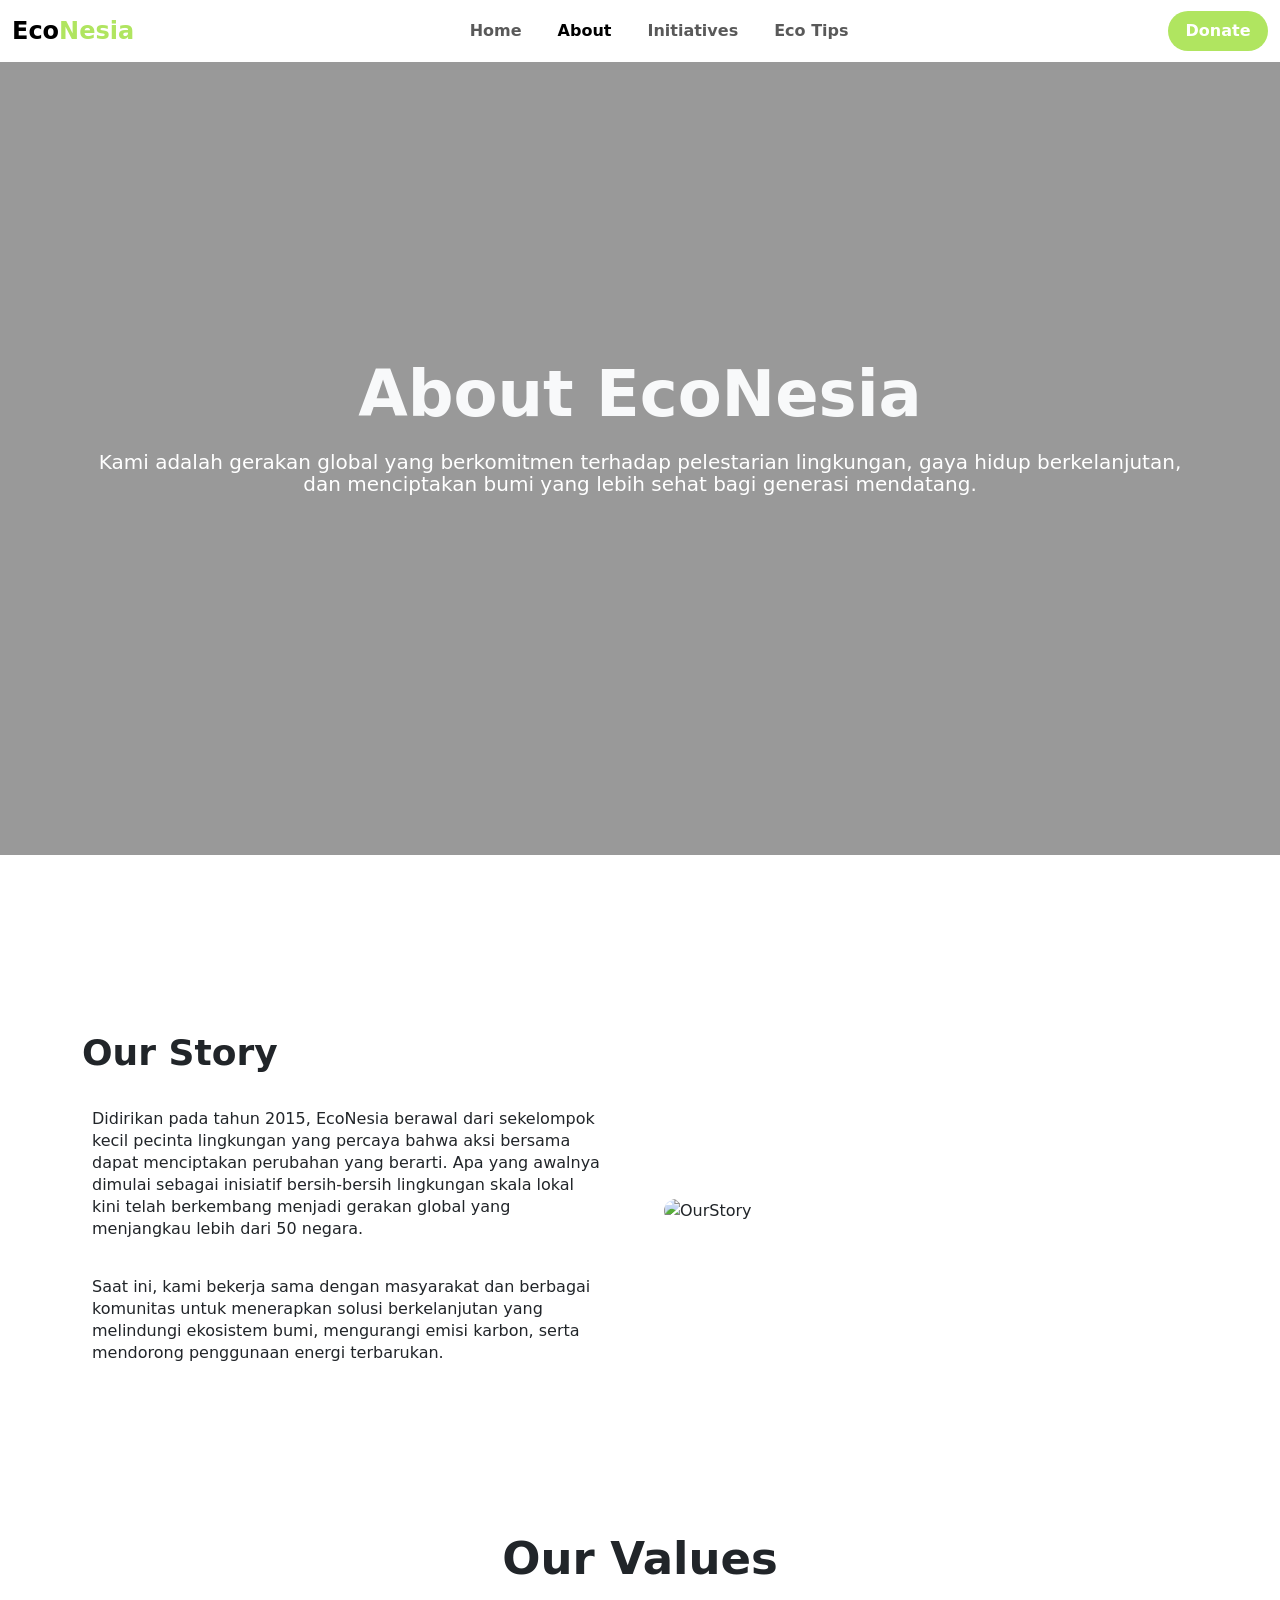
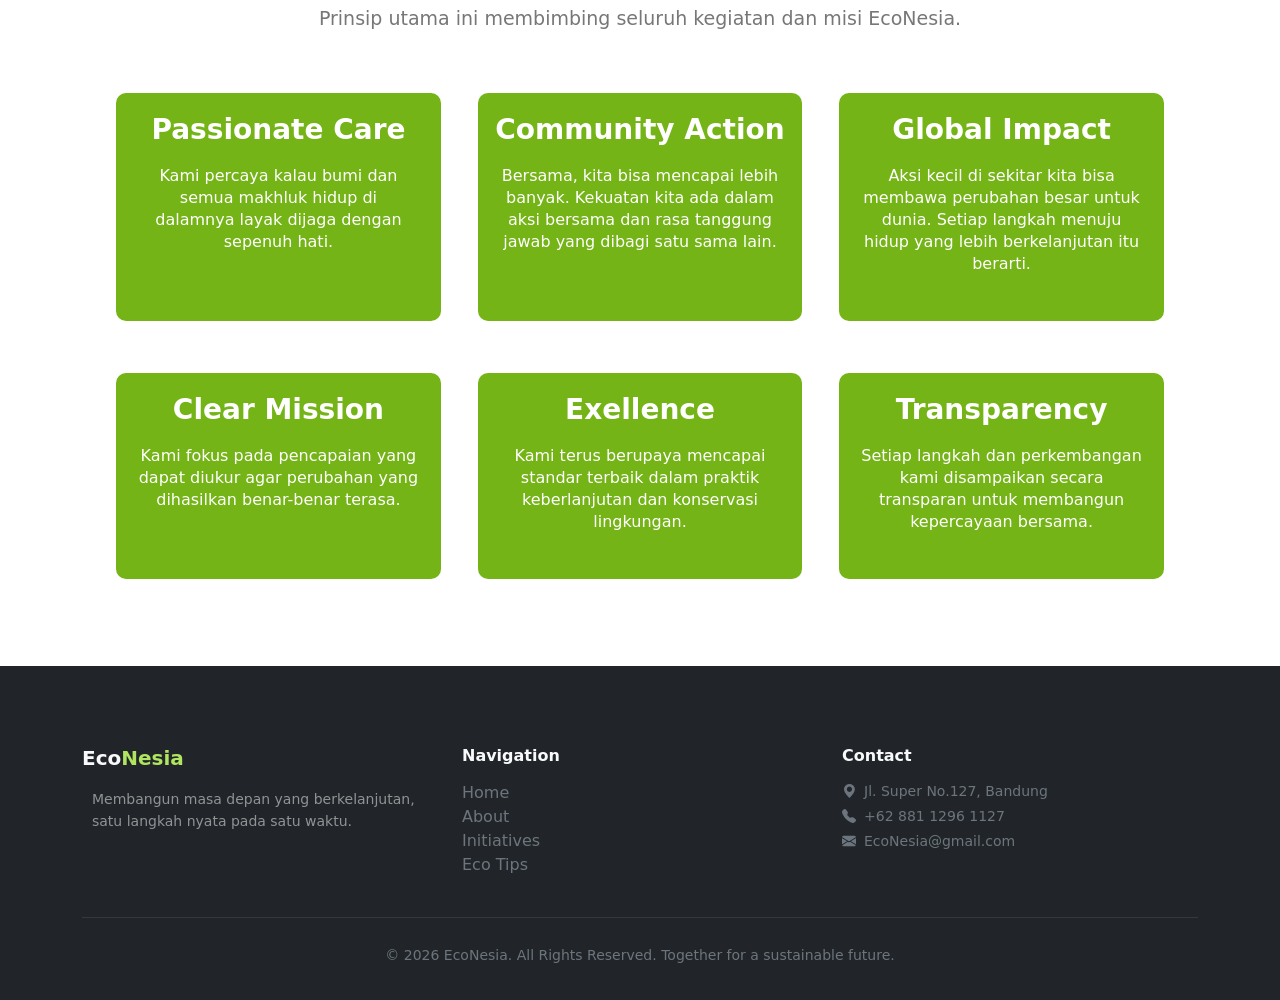
==== about.html @ 9668b224 "Add files via upload" ====
<!doctype html>
<html lang="en">
  <head>
    <meta charset="utf-8">
    <meta name="viewport" content="width=device-width, initial-scale=1">
    <title>EcoNesia</title>
    <link rel="stylesheet" href="https://cdn.jsdelivr.net/npm/bootstrap-icons@1.11.3/font/bootstrap-icons.min.css">
    <link href="https://cdn.jsdelivr.net/npm/bootstrap@5.3.8/dist/css/bootstrap.min.css" rel="stylesheet" integrity="sha384-sRIl4kxILFvY47J16cr9ZwB07vP4J8+LH7qKQnuqkuIAvNWLzeN8tE5YBujZqJLB" crossorigin="anonymous">
    <link href="style.css" rel="stylesheet">
  </head>
  <body>

    <!--Navbar-->
    <nav class="navbar navbar-expand-lg fixed-top">
        <div class="container-fluid">
            <a class="navbar-brand fw-bold" href="#">Eco<span style="color: rgb(176, 229, 96)">Nesia</span></a>
            <button class="navbar-toggler" type="button" data-bs-toggle="collapse" data-bs-target="#navbarSupportedContent" aria-controls="navbarSupportedContent" aria-expanded="false" aria-label="Toggle navigation">
                <span class="navbar-toggler-icon"></span>
            </button>
            <div class="collapse navbar-collapse fw-semibold" id="navbarSupportedContent">
                <ul class="navbar-nav m-auto mb-2 mb-lg-0">
                    <li class="nav-item">
                        <a class="nav-link" href="index.html">Home</a>
                    </li>
                    <li class="nav-item">
                        <a class="nav-link active" href="about.html">About</a>
                    </li>
                    <li class="nav-item">
                        <a class="nav-link" href="Initiatives.html">Initiatives</a>
                    </li>
                    <li class="nav-item">
                        <a class="nav-link" href="eco_tips.html">Eco Tips</a>
                    </li>
                </ul>
                <form class="d-flex">
                    <button class="btn0" type="submit">Donate</button>
                </form>
            </div>
        </div>
    </nav>

    <!--Banner-->
    <div class="container-fluid banner-about d-flex align-items-center">
        <div class="container">
            <h1 class="text-light fw-semibold display-3 mb-2 text-center">About EcoNesia</h1>
            <p class="desc text-center">Kami adalah gerakan global yang berkomitmen terhadap pelestarian lingkungan, gaya hidup berkelanjutan, dan menciptakan bumi yang lebih sehat bagi generasi mendatang.</p>
        </div>
    </div>

    <!--Our Story-->
    <section class="py-5">
        <div class="container py-4">
            <div class="row align-items-center g-5">
                <div class="col-12 col-md-6">
                    <h1 class="fw-bold mb-4 text-dark">Our Story</h1>
                    <p class="text-dark">Didirikan pada tahun 2015, EcoNesia berawal dari sekelompok kecil pecinta lingkungan yang percaya bahwa aksi bersama dapat menciptakan perubahan yang berarti. Apa yang awalnya dimulai sebagai inisiatif bersih-bersih lingkungan skala lokal kini telah berkembang menjadi gerakan global yang menjangkau lebih dari 50 negara.</p>
                    <p class="text-dark">Saat ini, kami bekerja sama dengan masyarakat dan berbagai komunitas untuk menerapkan solusi berkelanjutan yang melindungi ekosistem bumi, mengurangi emisi karbon, serta mendorong penggunaan energi terbarukan.</p>
                </div>
                <div class="our-story-img col-12 col-md-6">
                    <img src="https://environesia.co.id/uploads/blog/20250201103922-2025-02-01blog103916.jpg" 
                    alt="OurStory" 
                    class="img-fluid rounded-4 w-100 story-img">
                </div>
            </div>
        </div>
    </section>

    <!--our values-->
    <section class="section-padding">
        <h1 class="style-h1">Our Values</h1>
        <p class="style-p mb-3">Prinsip utama ini membimbing seluruh kegiatan dan misi EcoNesia.</p>
        <div class="row d-flex values">
            <div class="about-col">
                <h3 class="fw-bold">Passionate Care</h3>
                <p>Kami percaya kalau bumi dan semua makhluk hidup di dalamnya layak dijaga dengan sepenuh hati.</p>
            </div>
            <div class="about-col">
                <h3 class="fw-bold">Community Action</h3>
                <p>Bersama, kita bisa mencapai lebih banyak. Kekuatan kita ada dalam aksi bersama dan rasa 
                    tanggung jawab yang dibagi satu sama lain.</p>
            </div>
            <div class="about-col">
                <h3 class="fw-bold">Global Impact</h3>
                <p>Aksi kecil di sekitar kita bisa membawa perubahan besar untuk dunia. Setiap 
                    langkah menuju hidup yang lebih berkelanjutan itu berarti.</p>
            </div>
            <div class="about-col">
                <h3 class="fw-bold">Clear Mission</h3>
                <p>Kami fokus pada pencapaian yang dapat diukur agar perubahan yang dihasilkan benar-benar terasa.</p>
            </div>
            <div class="about-col">
                <h3 class="fw-bold">Exellence</h3>
                <p>Kami terus berupaya mencapai standar terbaik dalam praktik keberlanjutan dan konservasi lingkungan.</p>
            </div>
            <div class="about-col">
                <h3 class="fw-bold">Transparency</h3>
                <p>Setiap langkah dan perkembangan kami disampaikan secara transparan untuk membangun kepercayaan bersama.</p>
            </div>
        </div>
    </section>
    
    <!--footer-->
    <footer class="bg-dark text-light py-4">
        <div class="container">
            <div class="row text-center text-md-start">
                <div class="col-md-4 mb-md-0">
                    <h5 class="fw-bold">Eco<span style="color: rgb(176, 229, 96)">Nesia</span></h5>
                    <p class="text-white-50 small">Membangun masa depan yang berkelanjutan, satu langkah nyata pada satu waktu.</p>
                </div>
                <div class="col-md-4 mb-3 mb-md-0">
                    <h6 class="fw-bold mb-3">Navigation</h6>
                    <ul class="list-unstyled">
                        <li><a href="#" class="text-secondary text-decoration-none">Home</a></li>
                        <li><a href="#" class="text-secondary text-decoration-none">About</a></li>
                        <li><a href="#" class="text-secondary text-decoration-none">Initiatives</a></li>
                        <li><a href="#" class="text-secondary text-decoration-none">Eco Tips</a></li>
                    </ul>
                </div>
                <div class="col-md-4">
                    <h6 class="fw-bold mb-3">Contact</h6>
                    <ul class="list-unstyled text-secondary small">
                        <li class="mb-1"><i class="bi bi-geo-alt-fill me-2"></i>Jl. Super No.127, Bandung</li>
                        <li class="mb-1"><i class="bi bi-telephone-fill me-2"></i>+62 881 1296 1127</li>
                        <li><i class="bi bi-envelope-fill me-2"></i>EcoNesia@gmail.com</li>
                    </ul>
                </div>
            </div>
            <hr class="border-secondary mt-4 mb-3">
            <p class="text-center text-secondary small mb-0">
            &copy; 2026 EcoNesia. All Rights Reserved. Together for a sustainable future.
            </p>
        </div>
    </footer>


    <script src="https://cdn.jsdelivr.net/npm/bootstrap@5.3.8/dist/js/bootstrap.bundle.min.js" integrity="sha384-FKyoEForCGlyvwx9Hj09JcYn3nv7wiPVlz7YYwJrWVcXK/BmnVDxM+D2scQbITxI" crossorigin="anonymous"></script>

    <script>
        // Navbar shadow saat scroll
        window.addEventListener('scroll', function() {
        const navbar = document.querySelector('.navbar');
        if (window.scrollY > 50) {
            navbar.style.boxShadow = '0 2px 20px rgba(0,0,0,0.15)';
        } else {
            navbar.style.boxShadow = 'none';
        }
        });

        // Tombol Donate
        const donateBtn = document.querySelector('.btn0');
        if (donateBtn) {
        donateBtn.addEventListener('click', function(e) {
            e.preventDefault();
            alert('Terima kasih! Fitur donasi segera hadir 💚');
        });
        }
    </script>

  </body>
</html>
---- style.css ----
/*navbar*/
.navbar {
  background-color: white;
  padding: 8px 0;
}
.navbar-brand {
    font-size: 1.5rem;
    color: black;
}


.btn0 {
    height: 40px;
    width: 100px;
    outline: none;
    border: none;
    background: rgb(176, 229, 96);
    color: white;
    border-radius: 60px;
    font-weight: 700;
}

.nav-link {
    position: relative;
    margin: 0 10px;
}

.nav-link::after {
    content: '';
    position: absolute;
    bottom: -2px;
    left: 5px;
    width: 0;
    height: 2px;
    background-color: rgb(176, 229, 96);
    transition: width .4s;
}

.nav-link:hover::after {
    width: 80%;
}

/*banner*/
.banner{
    height: 95vh;
    background: linear-gradient(rgba(0,0,0,0.4),rgba(0,0,0,0.4)),url("https://suaraaisyiyah.id/wp-content/uploads/2020/07/c9b008cc031361b7a4a35f5a06491633c272bf57.jpg");
    background-size: cover;
    background-position: center;
    padding-top: 22px;
}

.desc {
  font-size: 20px;
  color: white;
}

.btn {
  height: 50px;
  background: rgb(118, 182, 22);
  color: white;
  text-decoration: none;
  border-radius: 60px;
  font-weight: 500;
  font-size: 20px;
  line-height: 32px;
  width: 190px;
}

.btn:hover {
  background: rgb(176, 229, 96);
  color: white;
}

/*about*/
.section-padding {
  width: 80%;
  margin: auto;
  text-align: center;
  padding-top: 70px;
}

h1 {
  font-size: 36px;
  font-weight: 600;
}

.style-h1 {
  font-size: 45px;
  font-weight: 600;
  
}

p {
  color: #fff;
  font-size: 16px;
  line-height: 22px;
  padding: 10px;
}

.style-p{
  color: #777;
  font-size: 19px;
  line-height: 22px;
  padding: 10px 85px;
  line-height: 28px;
}

.row {
  margin-top: 5%;
  justify-content: space-between;
}

.about-col {
  flex-basis: 31%;
  background: #74b416;
  border-radius: 10px;
  margin-bottom: 5%;
  padding: 20px 12px;
  box-sizing: border-box;
}

.about-col:hover {
  box-shadow: 0 12px 40px rgba(0, 0, 0, 0.13);
}

h3 {
  color: white;
}

/* initiatives */
.card {
  border: none;
  border-radius: 20px;
  overflow: hidden;
  box-shadow: 0 4px 24px rgba(0, 0, 0, 0.07);
}

.card:hover {
  box-shadow: 0 12px 40px rgba(0, 0, 0, 0.13);
}

.card-img-wrap {
  position: relative;
  height: 220px;
  overflow: hidden;
}

.card-img-wrap img {
  width: 100%;
  height: 100%;
  object-fit: cover;
  transition: transform 0.5s ease;
}

.card:hover .card-img-wrap img {
  transform: scale(1.05);
}

.card-title {
  font-size: 1.4rem;
  color: #1a2e1e;
}

.card-text {
  color: #777;
  font-size: 0.95rem;
  padding: 0;
}

.section-padding .container .row {
  margin-top: -50px;
}

/*Impact*/
.impact {
  background-color: #74b416;
}

.impact-row {
  margin-top: 0;
  justify-content: center;
}

.impact-number {
  font-size: 56px;
  font-weight: 600;
}

.impact-label {
  font-size: 18px;
  padding: 2px;
}

/*Subscribe*/
.subscribe-p {
  font-size: 14px;
  padding: 0;
}

/*Our Story*/
.story-img {
  height: 420px;
  object-fit: cover;
}

/*Banner about*/
.banner-about{
    height: 95vh;
    background: linear-gradient(rgba(0,0,0,0.4),rgba(0,0,0,0.4)),url("https://cdn.pixabay.com/photo/2018/05/17/22/46/forest-3409907_960_720.jpg");
    background-size: cover;
    background-position: center;
    padding-top: 22px;
}

.values {
  margin-bottom: 35px;
}

/*Banner initiatives*/
.banner-initiatives{
    height: 95vh;
    background: linear-gradient(rgba(0,0,0,0.4),rgba(0,0,0,0.4)),url("https://static.wixstatic.com/media/22267a_9c641ba91e144b13810fffe012701a5e~mv2.jpg/v1/fill/w_980,h_593,al_c,q_85,usm_0.66_1.00_0.01,enc_avif,quality_auto/22267a_9c641ba91e144b13810fffe012701a5e~mv2.jpg");
    background-size: cover;
    background-position: center;
    padding-top: 22px;
}

/*Initiatives 2*/
.initiatives-icon-wrap {
  width: 60px;
  height: 60px;
  background-color: #e8f5e2;
  border-radius: 50%;
  display: flex;
  align-items: center;
  justify-content: center;
}

.initiatives-icon-wrap i {
  font-size: 1.6rem;
  color: rgb(76, 175, 80);
}

.initiatives-title {
  font-size: 2.2rem;
  font-weight: 700;
  color: #1a2e1e;
  margin-bottom: 12px;
}

.initiatives-desc {
  color: #5a7a60;
  font-size: 1rem;
  line-height: 1.6;
  margin-bottom: 20px;
}

.initiatives-list {
  list-style: none;
  padding: 0;
  margin: 0;
}

.initiatives-list li{
  color: #5a7a60;
  font-size: 0.95rem;
  padding: 4px 0px 4px 12px;
  position: relative;
  line-height: 1.5;
}

.initiatives-list li:before {
  content: '';
  position: absolute;
  left: 4px;
  color: rgb(76, 175, 80);
  font-weight: 700;
}

.initiatives-divider {
  border: none;
  border-top: 1px solid #e5eee5;
}

.initiatives-img img:hover {
  box-shadow: 0 12px 40px rgba(0, 0, 0, 0.13);
}

/*Banner eco-tips*/
.banner-eco{
    height: 95vh;
    background: linear-gradient(rgba(0,0,0,0.4),rgba(0,0,0,0.4)),url("https://i0.wp.com/yaleclimateconnections.org/wp-content/uploads/2021/03/0321_tree_canopy_1600.jpg?fit=1200%2C675&ssl=1");
    background-size: cover;
    background-position: center;
    padding-top: 22px;
}

.subscribe {
  margin-bottom: 50px;
}

/*eco tips*/
.eco-card-img {
  width: 100%;
  height: 200px;
  object-fit: cover;
}

.eco-card:hover {
  box-shadow: 0 12px 40px rgba(0, 0, 0, 0.13);
}


.eco-tag {
  color: #74b416;
  letter-spacing: 0.05em;
  padding: 0;
}

.start-eco-section {
  min-height: 400px;
  background-color: #74b416;
}

.btn-download {
  background: white;
  color: #1a7a3a;
  border: none;
  border-radius: 60px;
  padding: 12px 32px;
  font-weight: 600;
  font-size: 1rem;
}

.btn-download:hover {
  background: #f0f0f0;
}

.btn-share {
  background: transparent;
  color: white;
  border: 2px solid white;
  border-radius: 60px;
  padding: 12px 32px;
  font-weight: 600;
  font-size: 1rem;
}

.btn-share:hover {
  background: rgba(255,255,255,0.15);
}

.eco-card-title {
  min-height: 72px;
}

.our-story-img img:hover {
  box-shadow: 0 12px 40px rgba(0, 0, 0, 0.13);
}
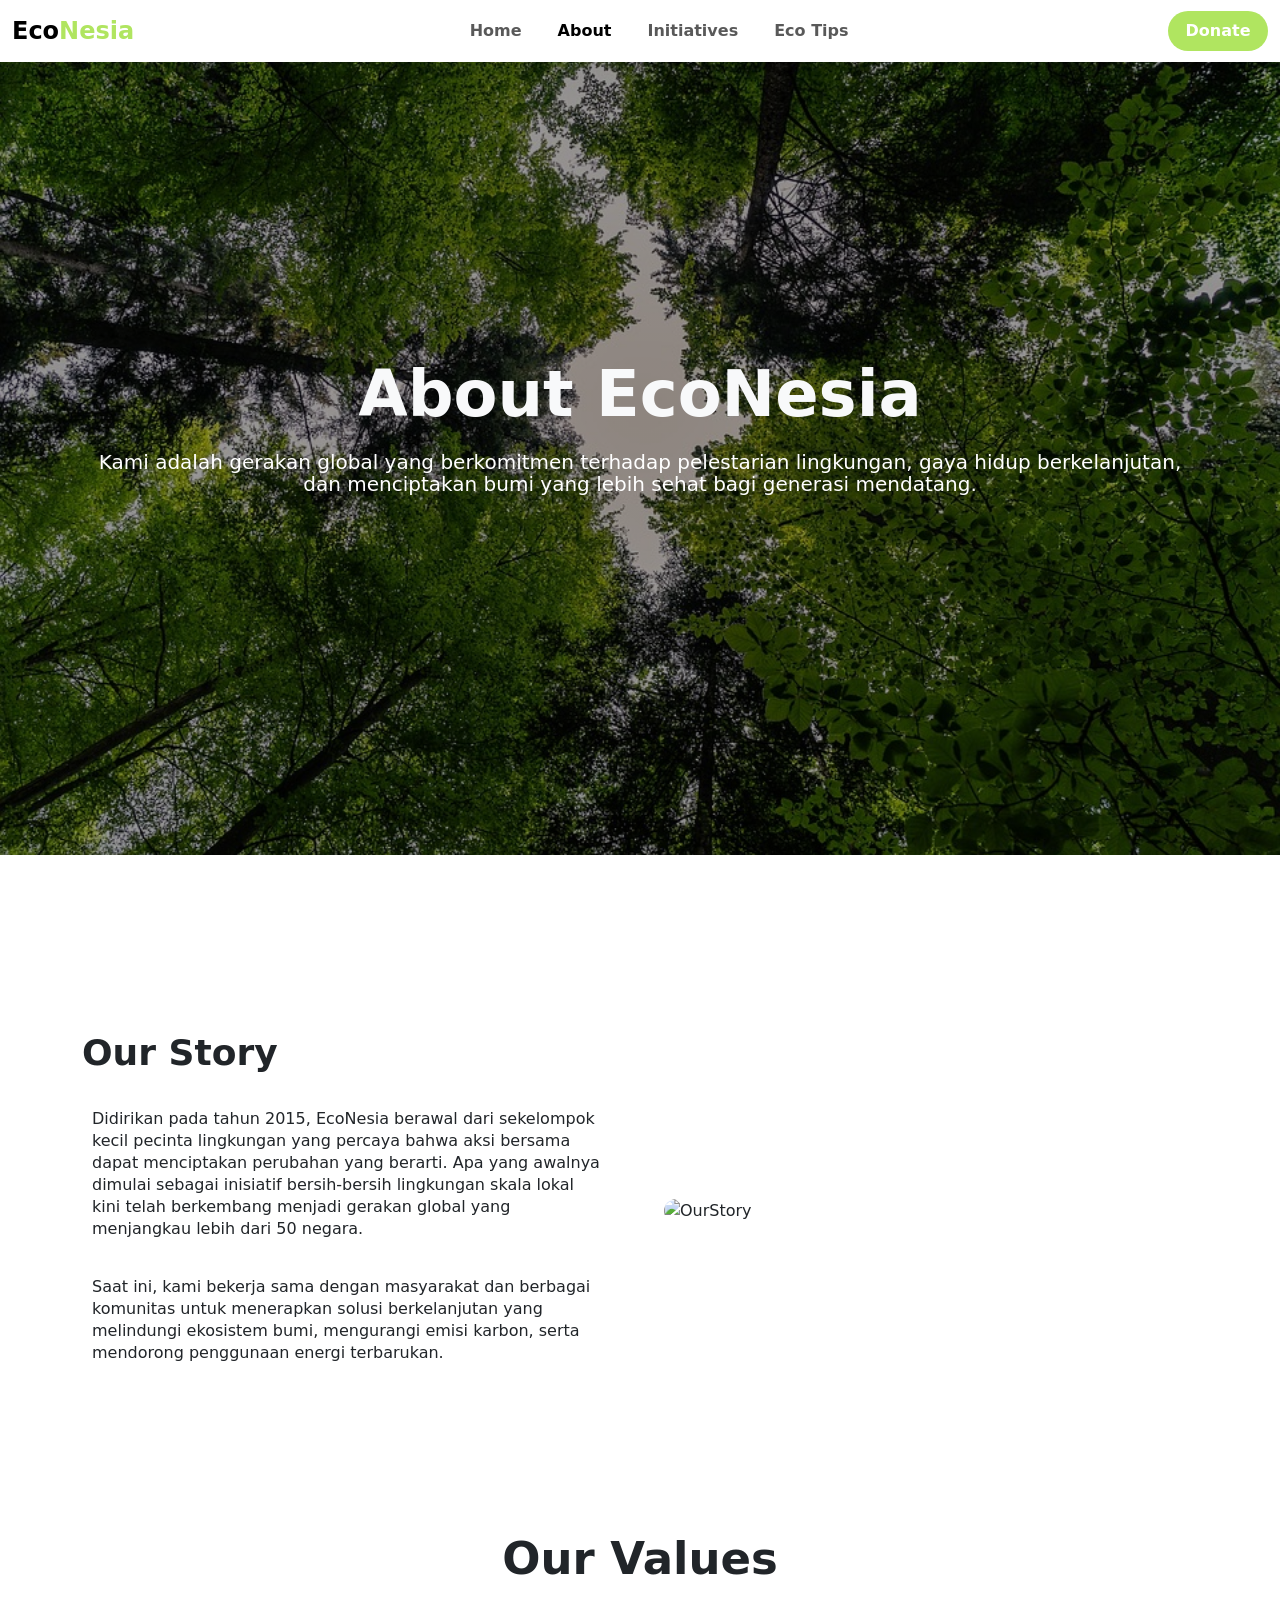
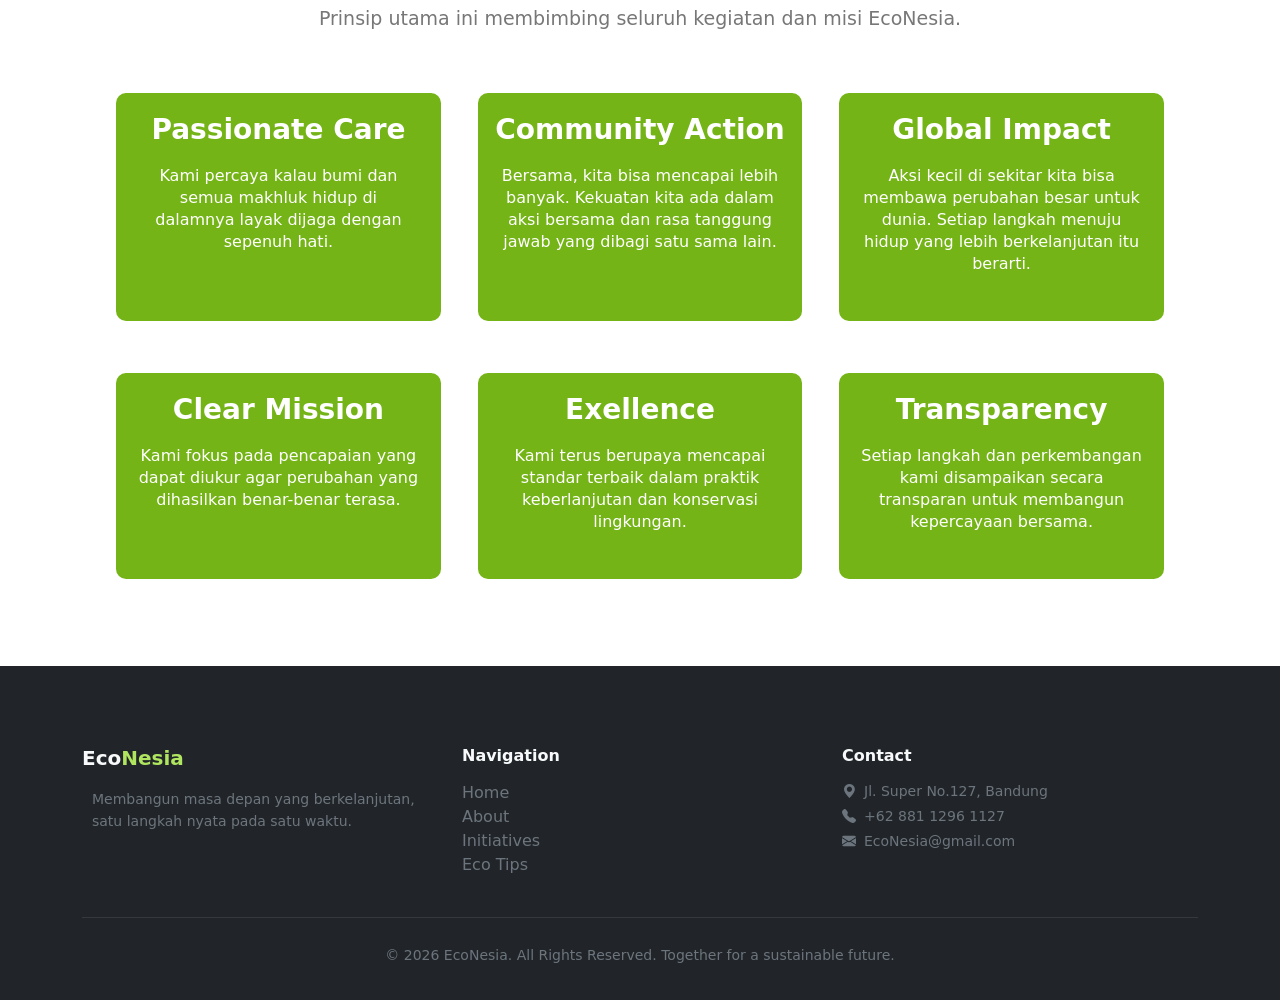
==== commit 32e88299: "Update about.html" ====
--- a/about.html
+++ b/about.html
@@ -105,7 +105,7 @@
             <div class="row text-center text-md-start">
                 <div class="col-md-4 mb-md-0">
                     <h5 class="fw-bold">Eco<span style="color: rgb(176, 229, 96)">Nesia</span></h5>
-                    <p class="text-white-50 small">Membangun masa depan yang berkelanjutan, satu langkah nyata pada satu waktu.</p>
+                    <p class="text-secondary small">Membangun masa depan yang berkelanjutan, satu langkah nyata pada satu waktu.</p>
                 </div>
                 <div class="col-md-4 mb-3 mb-md-0">
                     <h6 class="fw-bold mb-3">Navigation</h6>
@@ -157,4 +157,4 @@
     </script>
 
   </body>
-</html>+</html>
--- a/style.css
+++ b/style.css
@@ -206,7 +206,7 @@
 /*Banner about*/
 .banner-about{
     height: 95vh;
-    background: linear-gradient(rgba(0,0,0,0.4),rgba(0,0,0,0.4)),url("https://cdn.pixabay.com/photo/2018/05/17/22/46/forest-3409907_960_720.jpg");
+    background: linear-gradient(rgba(0,0,0,0.4),rgba(0,0,0,0.4)),url("banner-about.jpg");
     background-size: cover;
     background-position: center;
     padding-top: 22px;
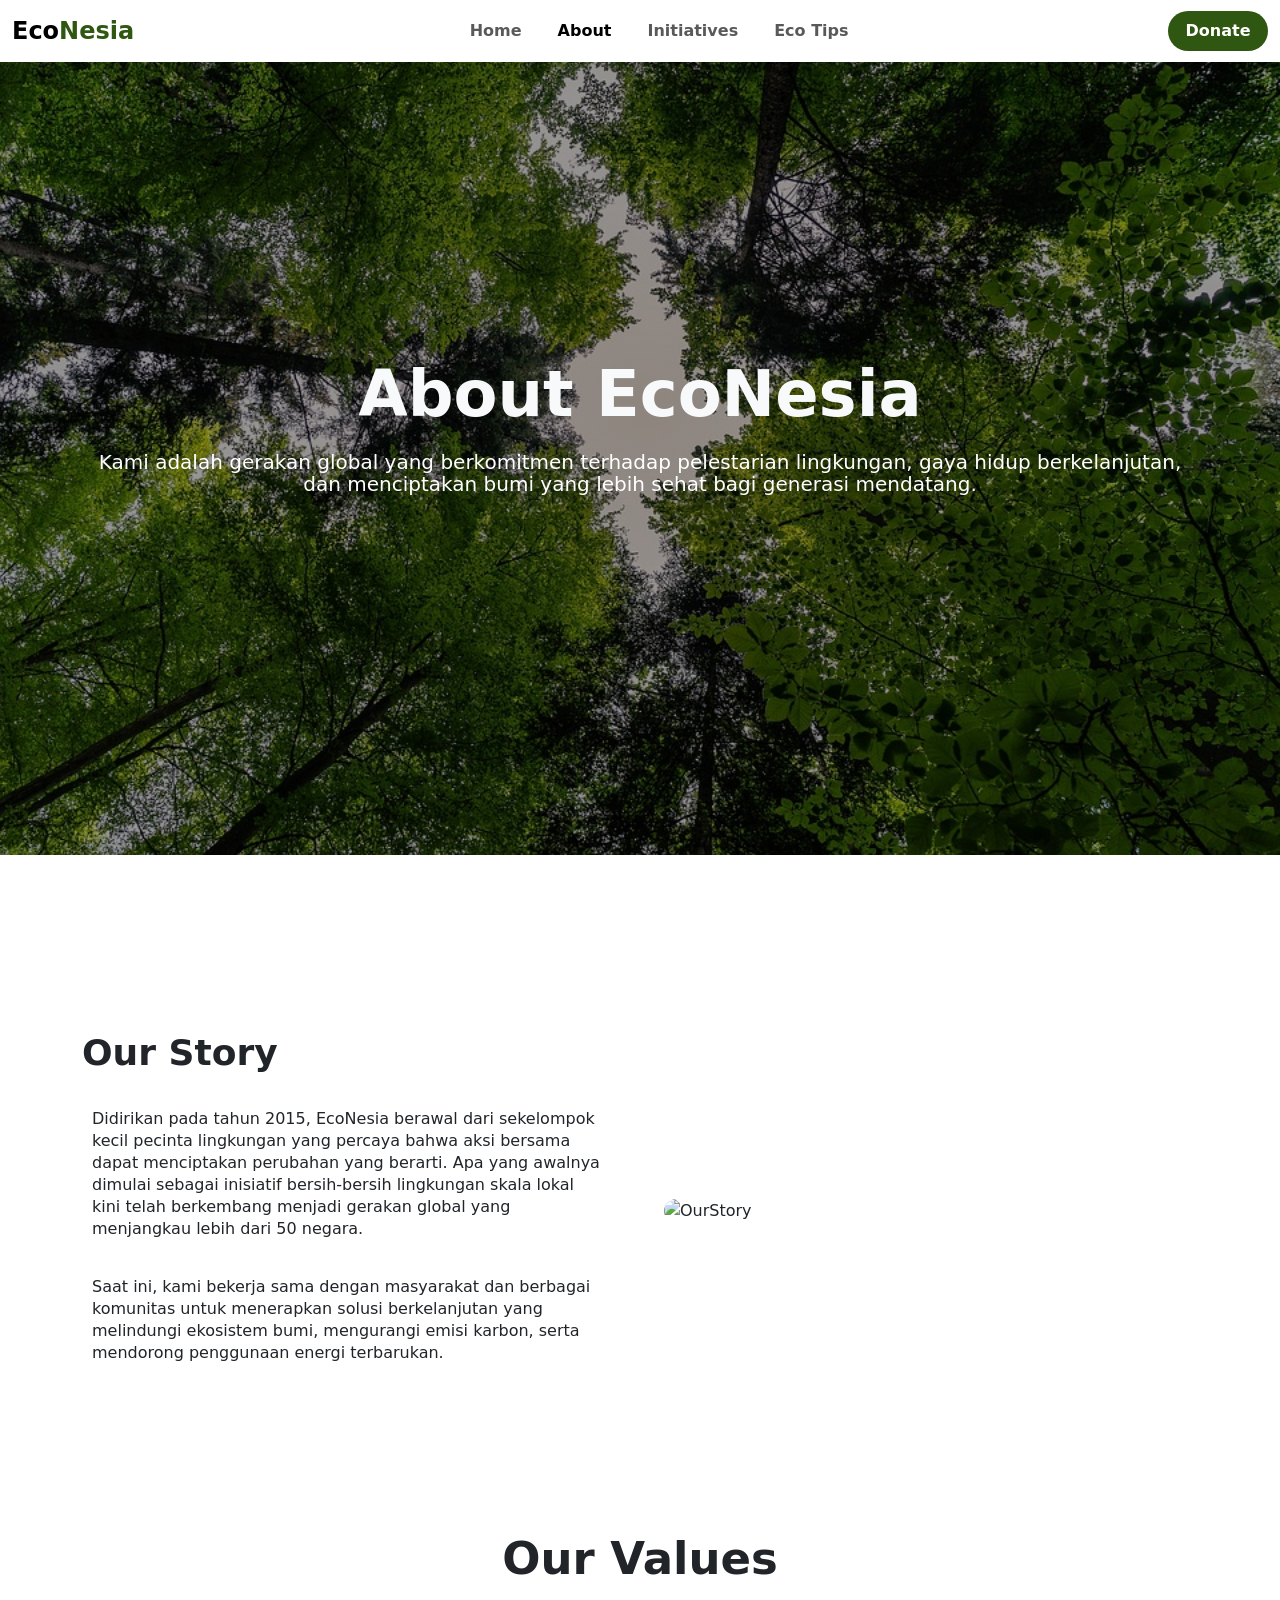
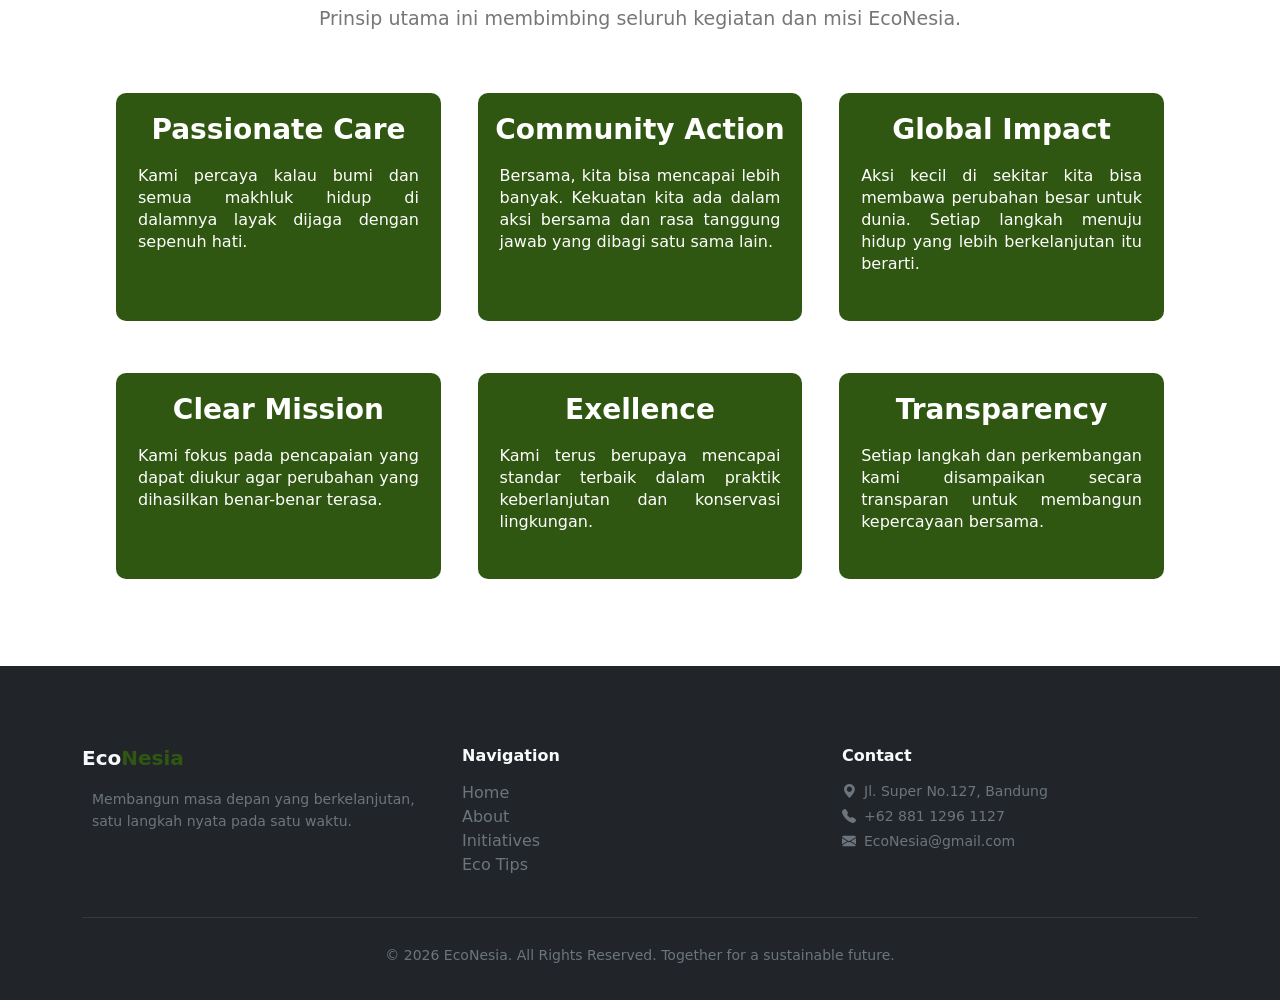
==== commit e0f13ad4: "Update about.html" ====
--- a/about.html
+++ b/about.html
@@ -13,7 +13,7 @@
     <!--Navbar-->
     <nav class="navbar navbar-expand-lg fixed-top">
         <div class="container-fluid">
-            <a class="navbar-brand fw-bold" href="#">Eco<span style="color: rgb(176, 229, 96)">Nesia</span></a>
+            <a class="navbar-brand fw-bold" href="#">Eco<span style="color: #305711">Nesia</span></a>
             <button class="navbar-toggler" type="button" data-bs-toggle="collapse" data-bs-target="#navbarSupportedContent" aria-controls="navbarSupportedContent" aria-expanded="false" aria-label="Toggle navigation">
                 <span class="navbar-toggler-icon"></span>
             </button>
@@ -72,29 +72,29 @@
         <div class="row d-flex values">
             <div class="about-col">
                 <h3 class="fw-bold">Passionate Care</h3>
-                <p>Kami percaya kalau bumi dan semua makhluk hidup di dalamnya layak dijaga dengan sepenuh hati.</p>
+                <p style="text-align: justify;">Kami percaya kalau bumi dan semua makhluk hidup di dalamnya layak dijaga dengan sepenuh hati.</p>
             </div>
             <div class="about-col">
                 <h3 class="fw-bold">Community Action</h3>
-                <p>Bersama, kita bisa mencapai lebih banyak. Kekuatan kita ada dalam aksi bersama dan rasa 
+                <p style="text-align: justify;">Bersama, kita bisa mencapai lebih banyak. Kekuatan kita ada dalam aksi bersama dan rasa 
                     tanggung jawab yang dibagi satu sama lain.</p>
             </div>
             <div class="about-col">
                 <h3 class="fw-bold">Global Impact</h3>
-                <p>Aksi kecil di sekitar kita bisa membawa perubahan besar untuk dunia. Setiap 
+                <p style="text-align: justify;">Aksi kecil di sekitar kita bisa membawa perubahan besar untuk dunia. Setiap 
                     langkah menuju hidup yang lebih berkelanjutan itu berarti.</p>
             </div>
             <div class="about-col">
                 <h3 class="fw-bold">Clear Mission</h3>
-                <p>Kami fokus pada pencapaian yang dapat diukur agar perubahan yang dihasilkan benar-benar terasa.</p>
+                <p style="text-align: justify;">Kami fokus pada pencapaian yang dapat diukur agar perubahan yang dihasilkan benar-benar terasa.</p>
             </div>
             <div class="about-col">
                 <h3 class="fw-bold">Exellence</h3>
-                <p>Kami terus berupaya mencapai standar terbaik dalam praktik keberlanjutan dan konservasi lingkungan.</p>
+                <p style="text-align: justify;">Kami terus berupaya mencapai standar terbaik dalam praktik keberlanjutan dan konservasi lingkungan.</p>
             </div>
             <div class="about-col">
                 <h3 class="fw-bold">Transparency</h3>
-                <p>Setiap langkah dan perkembangan kami disampaikan secara transparan untuk membangun kepercayaan bersama.</p>
+                <p style="text-align: justify;">Setiap langkah dan perkembangan kami disampaikan secara transparan untuk membangun kepercayaan bersama.</p>
             </div>
         </div>
     </section>
@@ -104,7 +104,7 @@
         <div class="container">
             <div class="row text-center text-md-start">
                 <div class="col-md-4 mb-md-0">
-                    <h5 class="fw-bold">Eco<span style="color: rgb(176, 229, 96)">Nesia</span></h5>
+                    <h5 class="fw-bold">Eco<span style="color: #305711">Nesia</span></h5>
                     <p class="text-secondary small">Membangun masa depan yang berkelanjutan, satu langkah nyata pada satu waktu.</p>
                 </div>
                 <div class="col-md-4 mb-3 mb-md-0">
--- a/style.css
+++ b/style.css
@@ -14,7 +14,7 @@
     width: 100px;
     outline: none;
     border: none;
-    background: rgb(176, 229, 96);
+    background: #305711;
     color: white;
     border-radius: 60px;
     font-weight: 700;
@@ -56,7 +56,7 @@
 
 .btn {
   height: 50px;
-  background: rgb(118, 182, 22);
+  background: #305711;
   color: white;
   text-decoration: none;
   border-radius: 60px;
@@ -112,7 +112,7 @@
 
 .about-col {
   flex-basis: 31%;
-  background: #74b416;
+  background: #305711;
   border-radius: 10px;
   margin-bottom: 5%;
   padding: 20px 12px;
@@ -173,7 +173,7 @@
 
 /*Impact*/
 .impact {
-  background-color: #74b416;
+  background-color: #305711;
 }
 
 .impact-row {
@@ -312,19 +312,23 @@
 
 
 .eco-tag {
-  color: #74b416;
+  color: #305711;
   letter-spacing: 0.05em;
   padding: 0;
 }
 
+.eco-card .small {
+  padding: 5px 0px;
+}
+
 .start-eco-section {
   min-height: 400px;
-  background-color: #74b416;
+  background-color: #305711;
 }
 
 .btn-download {
   background: white;
-  color: #1a7a3a;
+  color: #305711;
   border: none;
   border-radius: 60px;
   padding: 12px 32px;
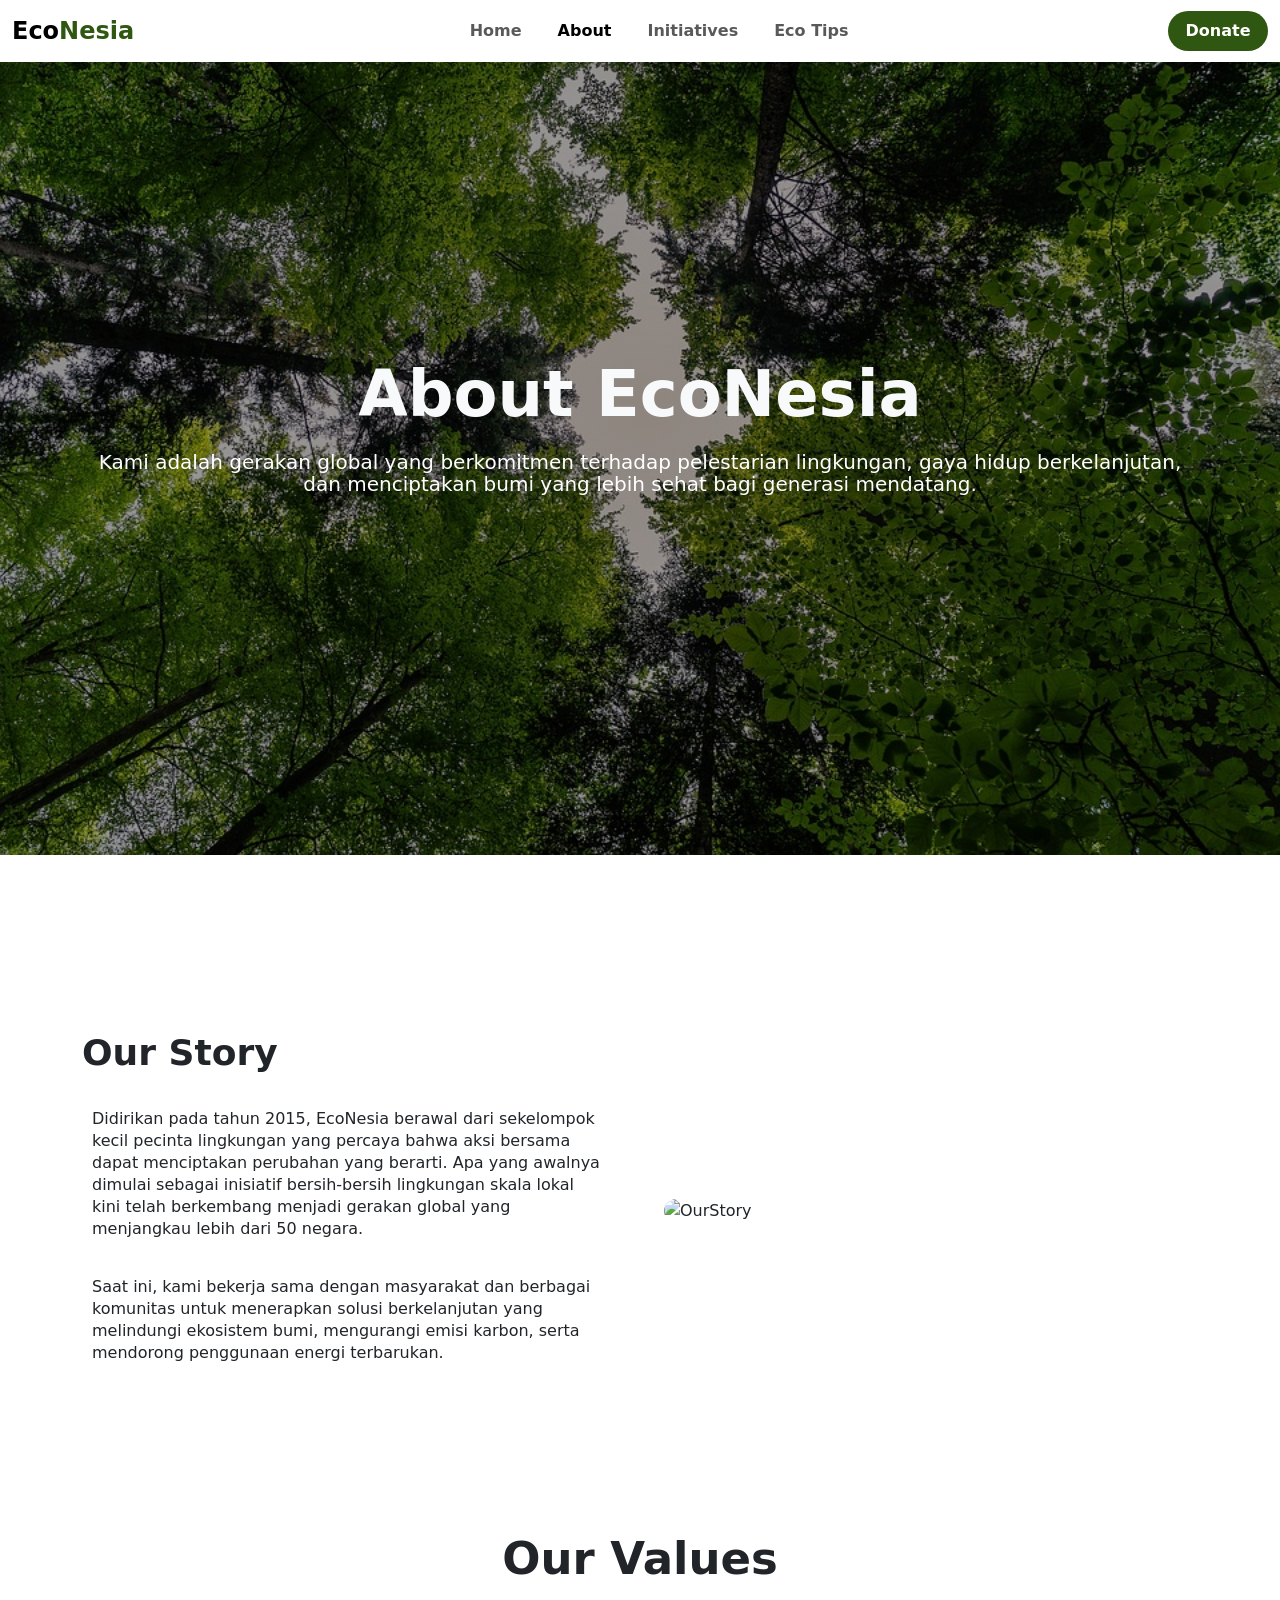
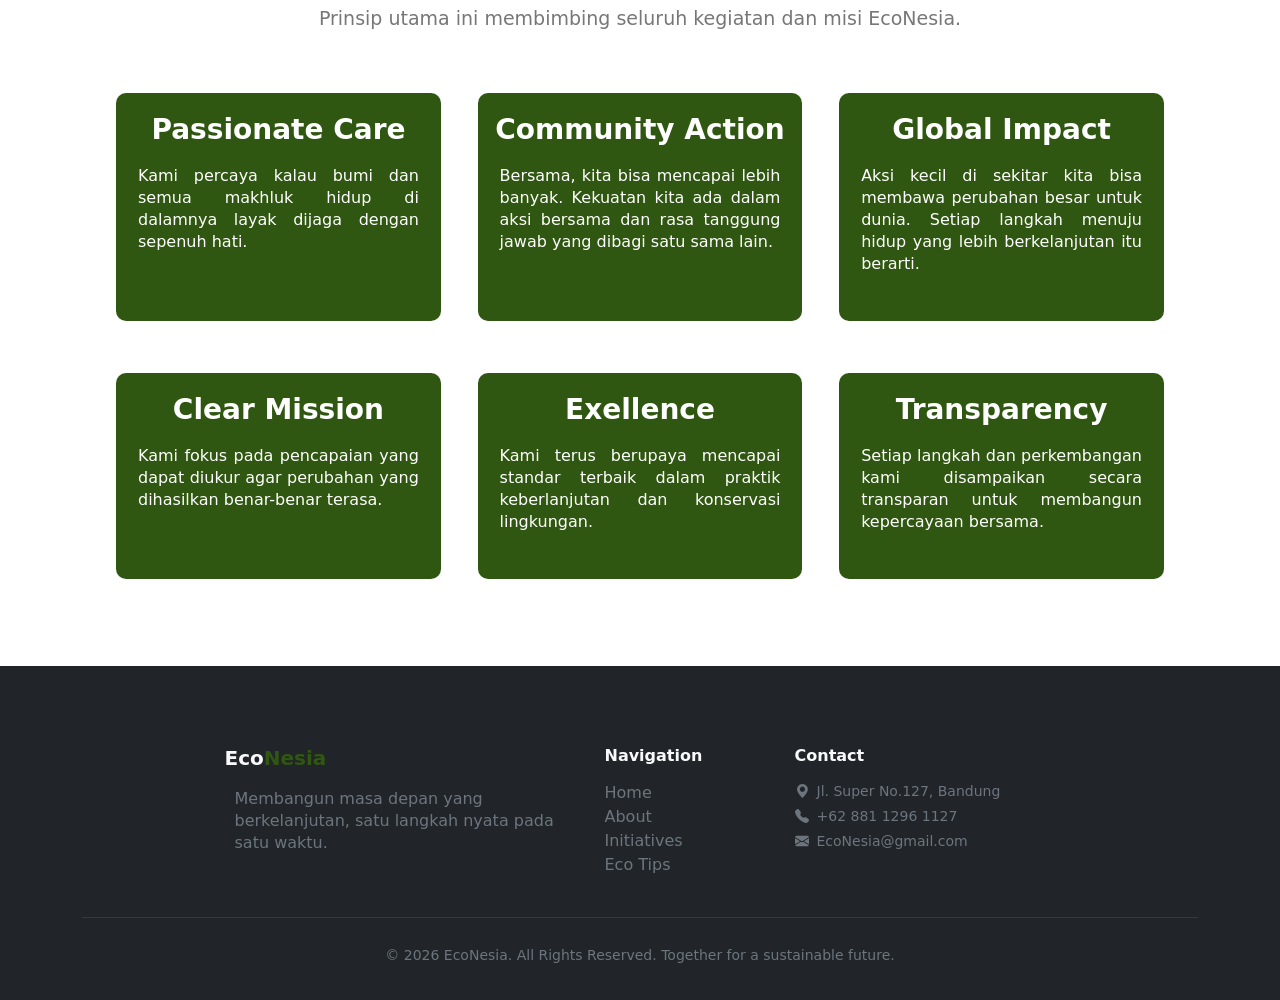
==== commit 31304b01: "Update about.html" ====
--- a/about.html
+++ b/about.html
@@ -102,21 +102,21 @@
     <!--footer-->
     <footer class="bg-dark text-light py-4">
         <div class="container">
-            <div class="row text-center text-md-start">
+            <div class="row text-center text-md-start justify-content-center">
                 <div class="col-md-4 mb-md-0">
                     <h5 class="fw-bold">Eco<span style="color: #305711">Nesia</span></h5>
-                    <p class="text-secondary small">Membangun masa depan yang berkelanjutan, satu langkah nyata pada satu waktu.</p>
+                    <p class="text-secondary ">Membangun masa depan yang berkelanjutan, satu langkah nyata pada satu waktu.</p>
                 </div>
-                <div class="col-md-4 mb-3 mb-md-0">
+                <div class="col-md-2 mb-md-0">
                     <h6 class="fw-bold mb-3">Navigation</h6>
                     <ul class="list-unstyled">
-                        <li><a href="#" class="text-secondary text-decoration-none">Home</a></li>
-                        <li><a href="#" class="text-secondary text-decoration-none">About</a></li>
-                        <li><a href="#" class="text-secondary text-decoration-none">Initiatives</a></li>
-                        <li><a href="#" class="text-secondary text-decoration-none">Eco Tips</a></li>
+                        <li><a href="index.html" class="text-secondary text-decoration-none">Home</a></li>
+                        <li><a href="about.html" class="text-secondary text-decoration-none">About</a></li>
+                        <li><a href="Initiatives.html" class="text-secondary text-decoration-none">Initiatives</a></li>
+                        <li><a href="eco_tips.html" class="text-secondary text-decoration-none">Eco Tips</a></li>
                     </ul>
                 </div>
-                <div class="col-md-4">
+                <div class="col-md-3">
                     <h6 class="fw-bold mb-3">Contact</h6>
                     <ul class="list-unstyled text-secondary small">
                         <li class="mb-1"><i class="bi bi-geo-alt-fill me-2"></i>Jl. Super No.127, Bandung</li>
